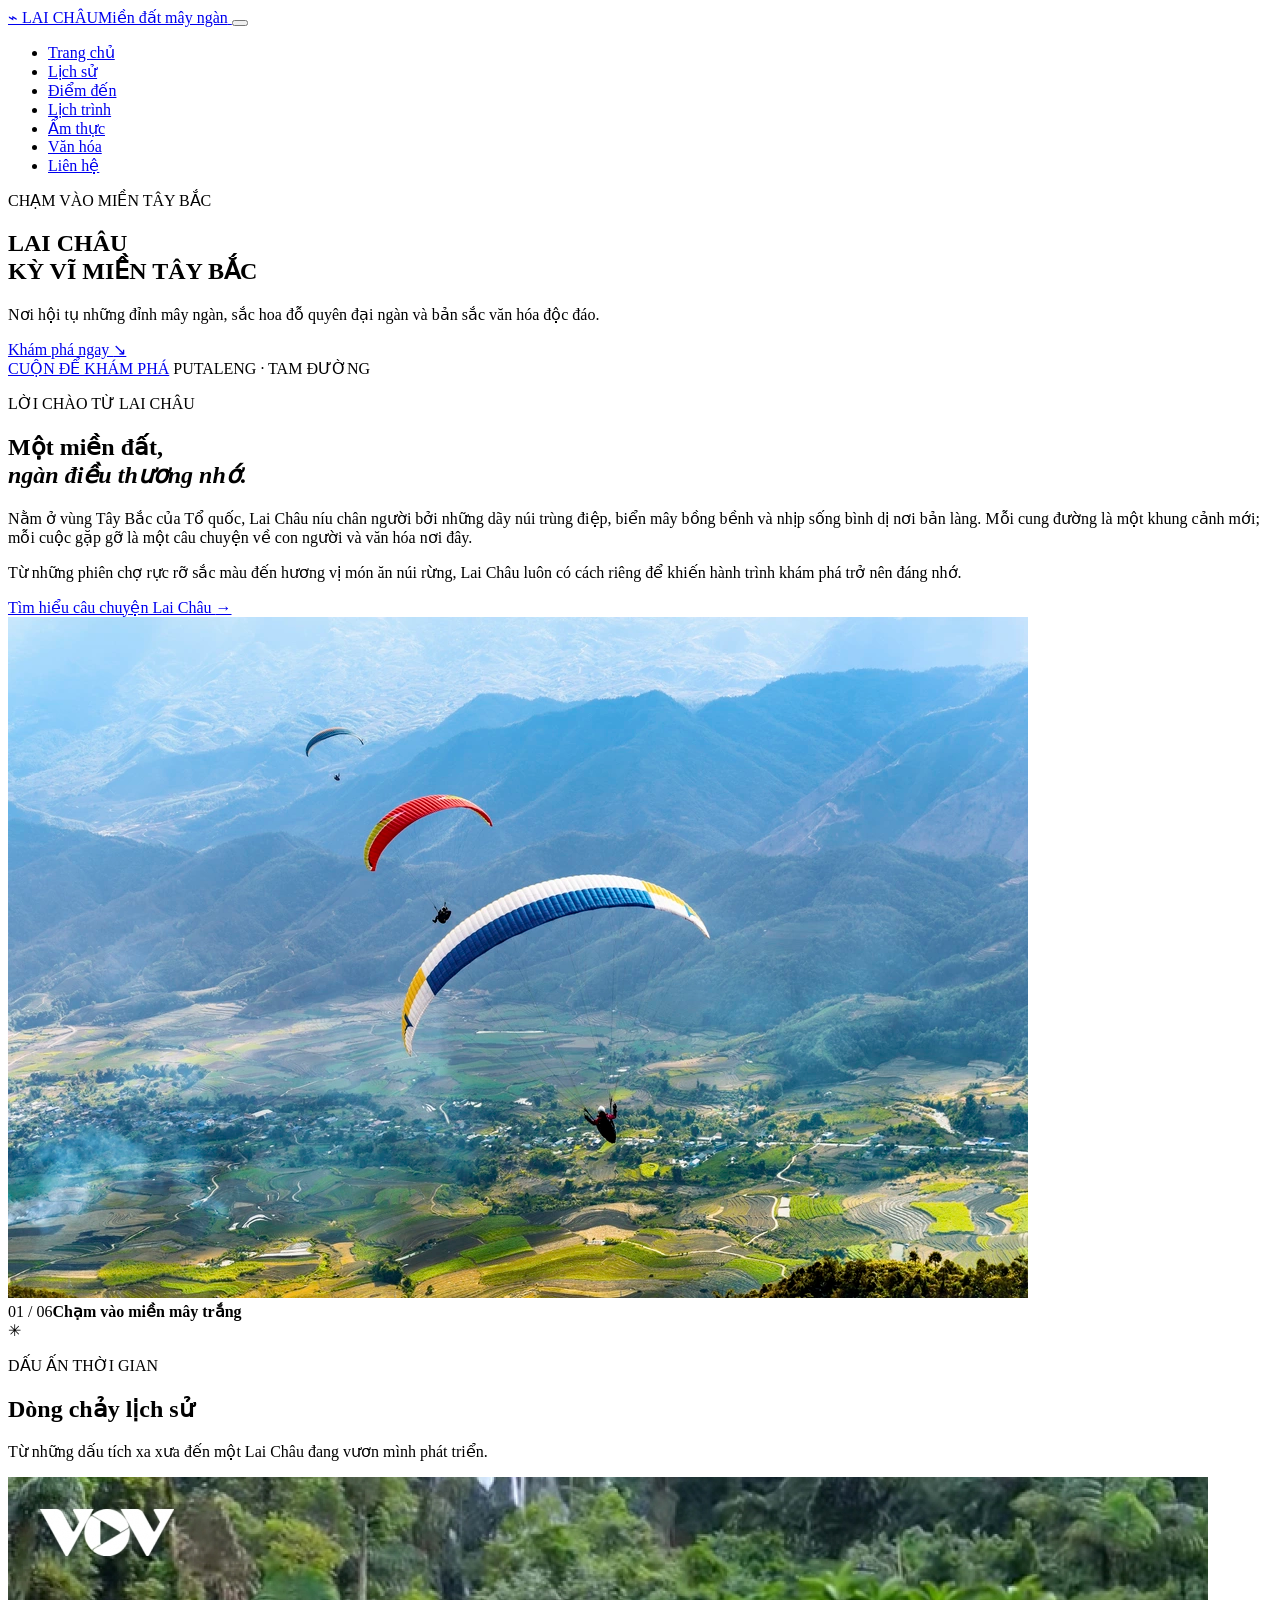
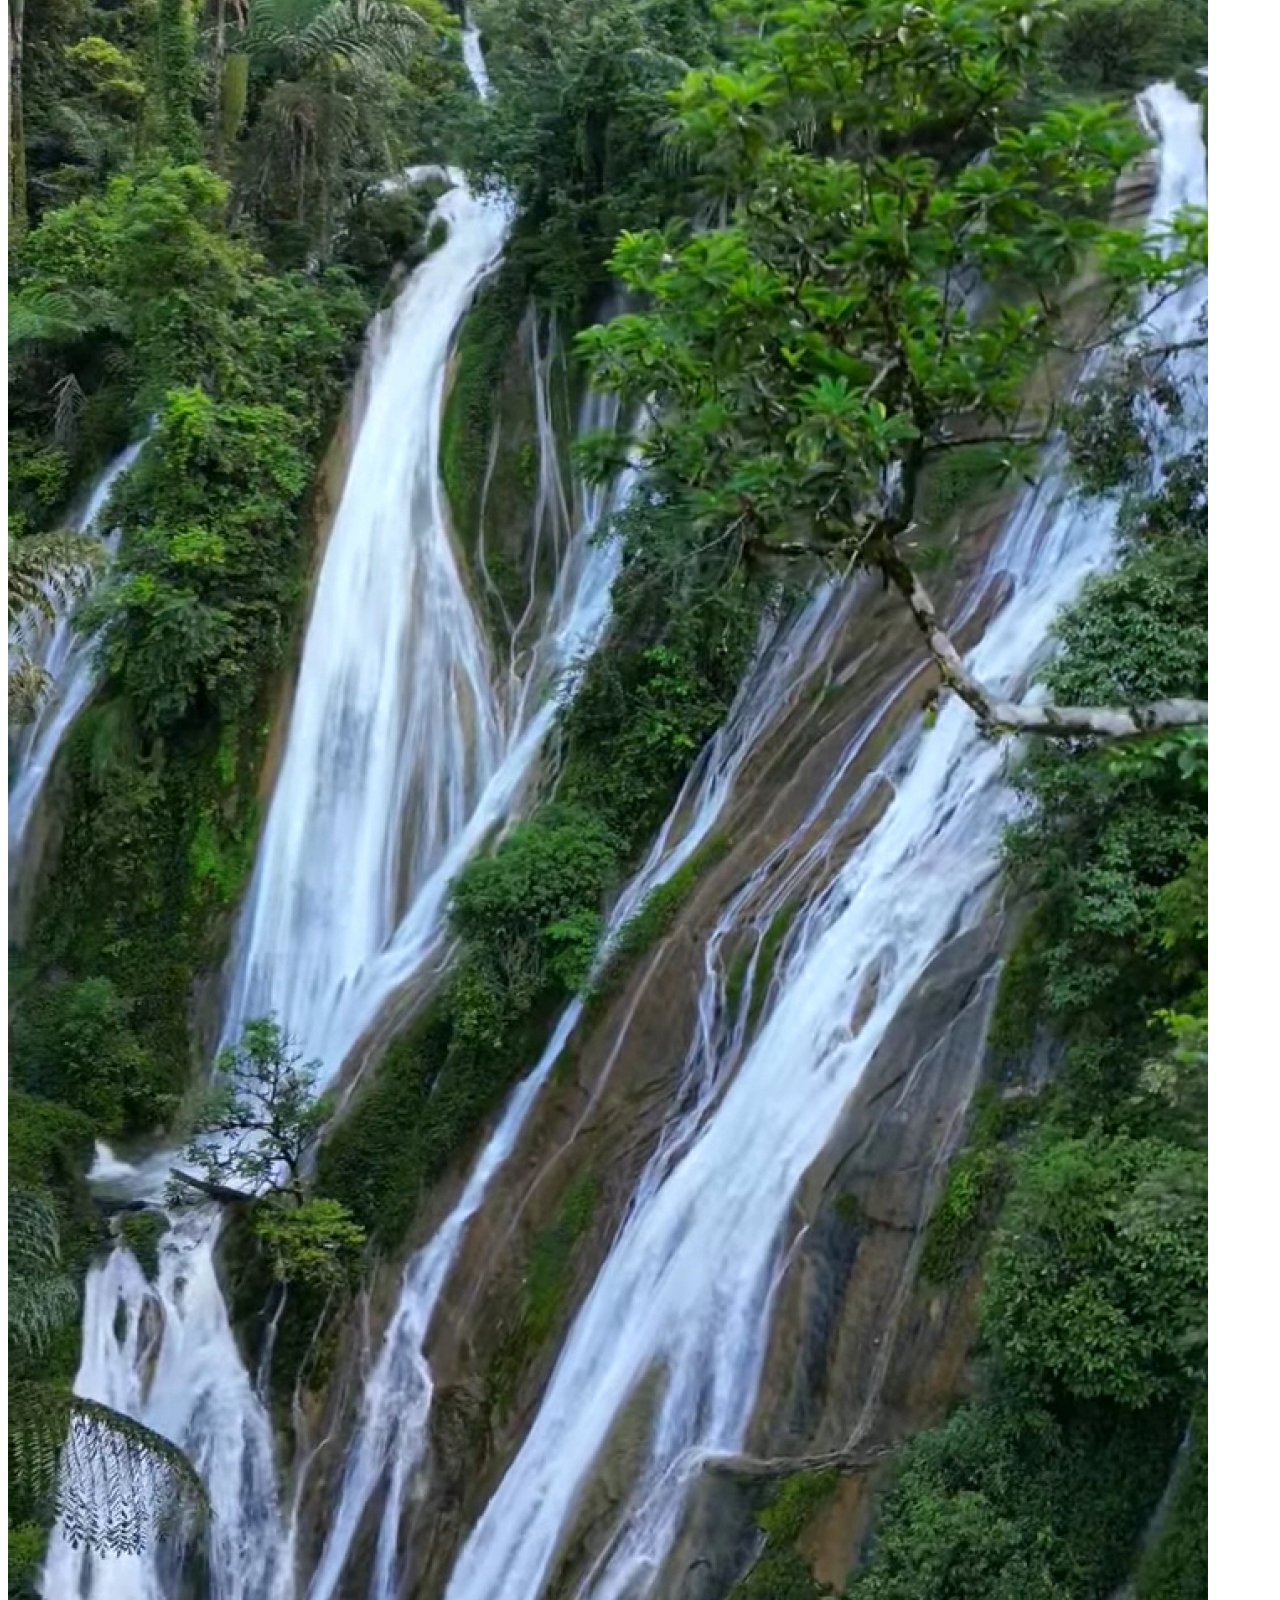
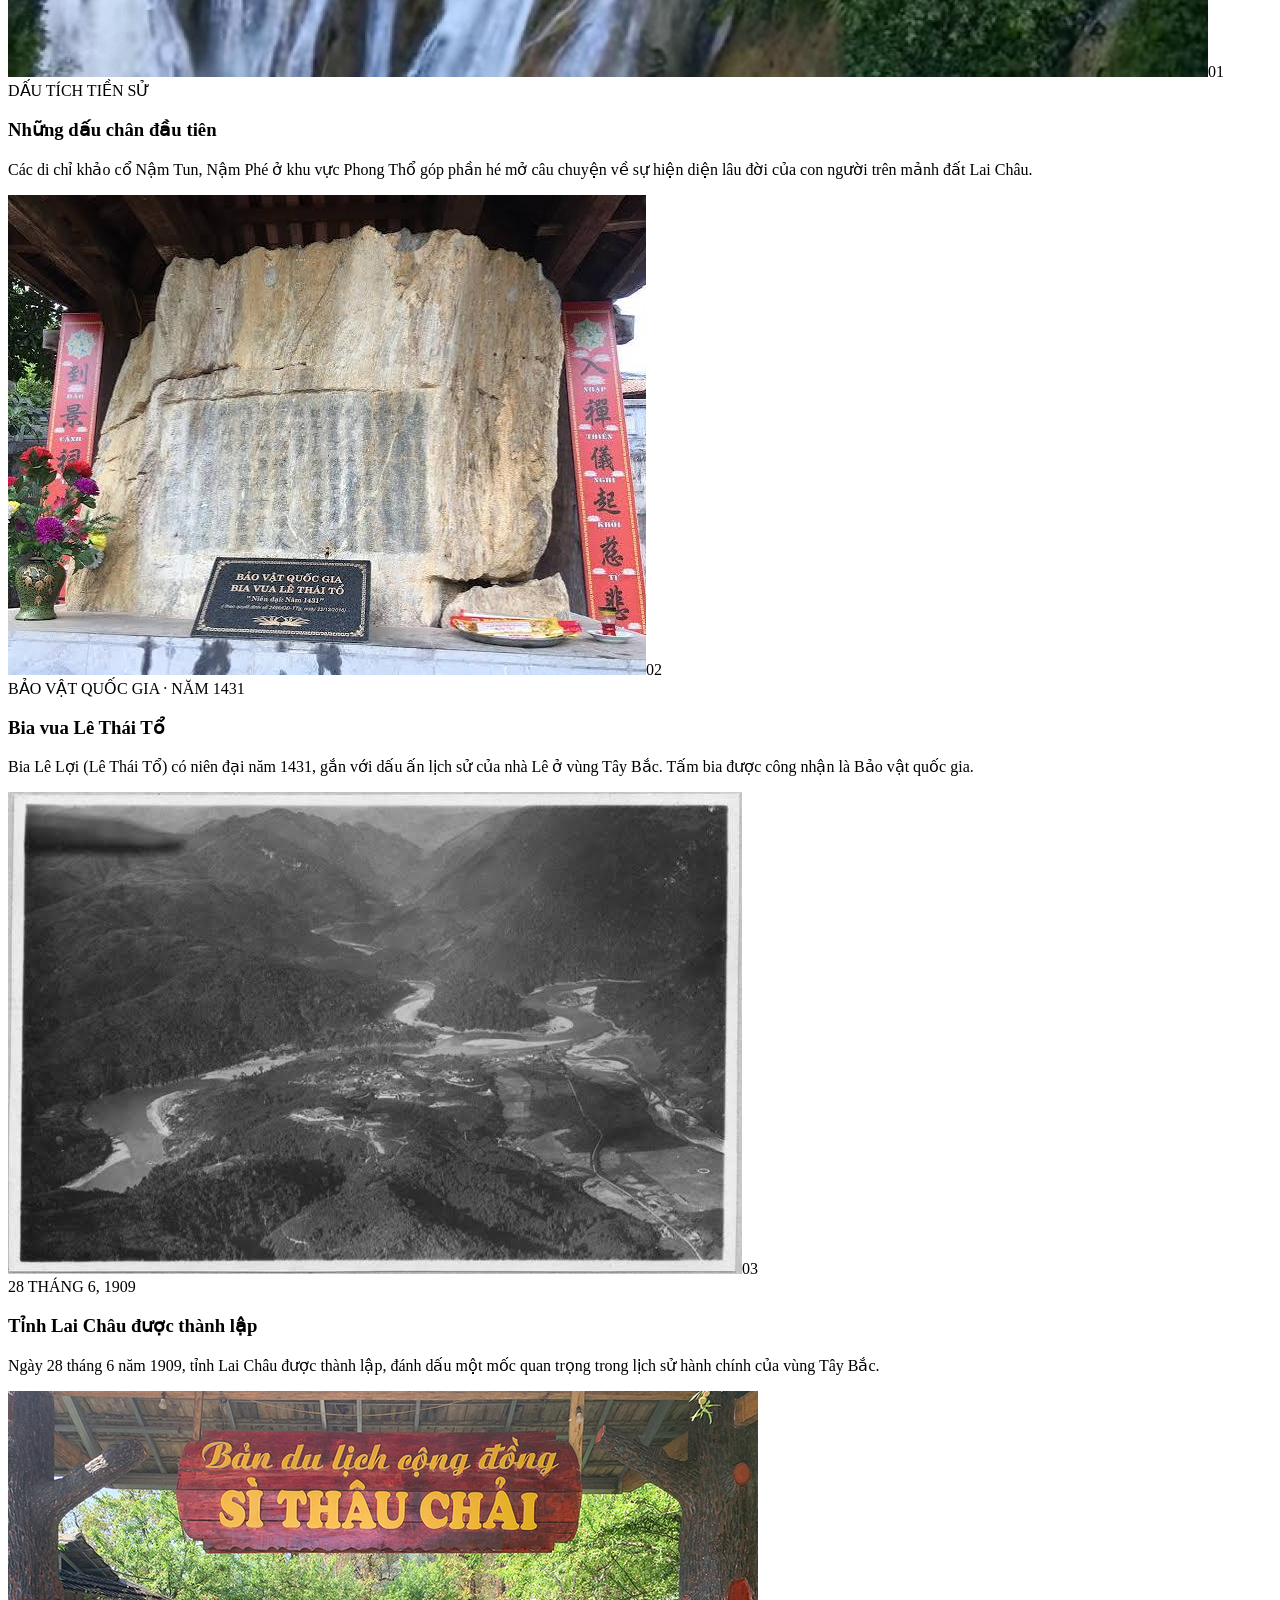
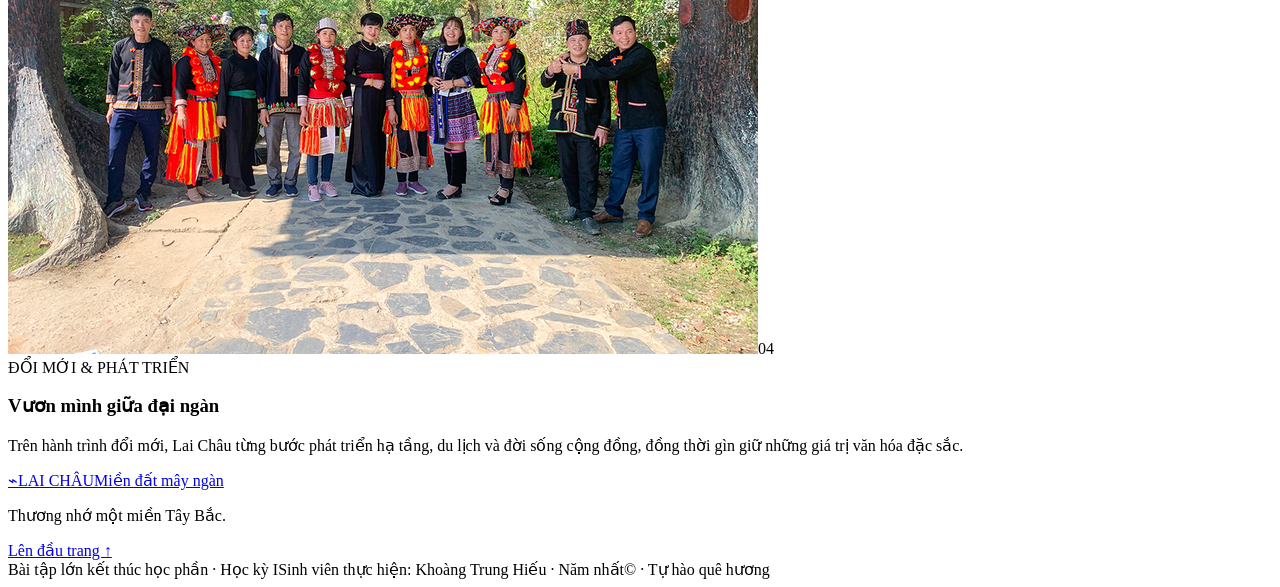
==== index.html @ 26db1fa5 "ngày 1 tạo trang index" ====
<!doctype html>
<html lang="vi">
  <head>
    <meta charset="UTF-8" />
    <meta name="viewport" content="width=device-width, initial-scale=1.0" />
    <meta
      name="description"
      content="Giới thiệu Lai Châu, miền đất Tây Bắc với núi non kỳ vĩ, lịch sử lâu đời và bản sắc văn hóa đa dạng."
    />
    <meta name="theme-color" content="#173b2b" />
    <title>Lai Châu — Kỳ vĩ miền Tây Bắc</title>
    <link rel="stylesheet" href="css/style.css" />
    <script src="script.js" defer></script>
  </head>
  <body>
    <header class="thanh-dieu-huong" id="dau-trang">
      <nav class="thanh-menu khung-noi-dung" aria-label="Điều hướng chính">
        <a
          class="thuong-hieu"
          href="index.html"
          aria-label="Lai Châu - trang chủ"
        >
          <span class="thuong-hieu-bieu-tuong" aria-hidden="true">⌁</span>
          <span
            >LAI CHÂU<span class="thuong-hieu-chu-nho"
              >Miền đất mây ngàn</span
            ></span
          >
        </a>
        <button
          class="nut-menu-di-dong"
          type="button"
          aria-label="Mở menu"
          aria-expanded="false"
          aria-controls="danh-sach-menu"
        >
          <span></span><span></span><span></span>
        </button>
        <ul class="danh-sach-menu" id="danh-sach-menu">
          <li><a href="index.html" aria-current="page">Trang chủ</a></li>
          <li><a href="index.html#lich-su">Lịch sử</a></li>
          <li><a href="places.html">Điểm đến</a></li>
          <li><a href="lich-trinh.html">Lịch trình</a></li>
          <li><a href="food.html">Ẩm thực</a></li>
          <li><a href="culture.html">Văn hóa</a></li>
          <li><a href="contact.html">Liên hệ</a></li>
        </ul>
      </nav>
    </header>

    <main>
      <section class="anh-bia" id="trang-chu" aria-labelledby="tieu-de-chinh">
        <div class="anh-bia-lop-phu"></div>
        <div class="anh-bia-noi-dung khung-noi-dung">
          <p class="nhan-tren">CHẠM VÀO MIỀN TÂY BẮC</p>
          <h1 id="tieu-de-chinh">
            LAI CHÂU<br /><span>KỲ VĨ MIỀN TÂY BẮC</span>
          </h1>
          <p class="mo-ta-anh-bia">
            Nơi hội tụ những đỉnh mây ngàn, sắc hoa đỗ quyên đại ngàn và bản sắc
            văn hóa độc đáo.
          </p>
          <a class="nut-chinh" href="#gioi-thieu"
            >Khám phá ngay <span aria-hidden="true">↘</span></a
          >
        </div>
        <a
          class="cuon-xuong"
          href="#gioi-thieu"
          aria-label="Cuộn xuống phần giới thiệu"
          ><span></span> CUỘN ĐỂ KHÁM PHÁ</a
        >
        <span class="anh-bia-chu-thich">PUTALENG · TAM ĐƯỜNG</span>
      </section>

      <section
        class="phan-gioi-thieu khoang-cach"
        id="gioi-thieu"
        aria-labelledby="tieu-de-gioi-thieu"
      >
        <div class="khung-noi-dung gioi-thieu-luoi">
          <div class="gioi-thieu-noi-dung">
            <p class="nhan-phan">LỜI CHÀO TỪ LAI CHÂU</p>
            <h2 id="tieu-de-gioi-thieu">
              Một miền đất,<br /><em>ngàn điều thương nhớ.</em>
            </h2>
            <p>
              Nằm ở vùng Tây Bắc của Tổ quốc, Lai Châu níu chân người bởi những
              dãy núi trùng điệp, biển mây bồng bềnh và nhịp sống bình dị nơi
              bản làng. Mỗi cung đường là một khung cảnh mới; mỗi cuộc gặp gỡ là
              một câu chuyện về con người và văn hóa nơi đây.
            </p>
            <p>
              Từ những phiên chợ rực rỡ sắc màu đến hương vị món ăn núi rừng,
              Lai Châu luôn có cách riêng để khiến hành trình khám phá trở nên
              đáng nhớ.
            </p>
            <a class="lien-ket-chu" href="#lich-su"
              >Tìm hiểu câu chuyện Lai Châu <span aria-hidden="true">→</span></a
            >
          </div>
          <div class="gioi-thieu-anh">
            <img
              src="assets/sithauchai/sithauchai3.webp"
              alt="Dù lượn trên thung lũng vùng cao Tây Bắc"
              loading="lazy"
            />
            <div class="ghi-chu-anh">
              <span>01 / 06</span><strong>Chạm vào miền mây trắng</strong>
            </div>
            <span class="dau-trang-tri" aria-hidden="true">✳</span>
          </div>
        </div>
      </section>

      <section
        class="phan-lich-su khoang-cach nen-sang"
        id="lich-su"
        aria-labelledby="tieu-de-lich-su"
      >
        <div class="khung-noi-dung">
          <div class="tieu-de-phan tieu-de-giua">
            <p class="nhan-phan">DẤU ẤN THỜI GIAN</p>
            <h2 id="tieu-de-lich-su">Dòng chảy lịch sử</h2>
            <p>
              Từ những dấu tích xa xưa đến một Lai Châu đang vươn mình phát
              triển.
            </p>
          </div>
          <div class="dong-thoi-gian">
            <article class="moc-thoi-gian">
              <div class="moc-anh">
                <img
                  src="assets/caonguyensinho/caonguyensinho1.webp"
                  alt="Thác nước giữa núi rừng vùng cao"
                  loading="lazy"
                /><span class="moc-so">01</span>
              </div>
              <div class="moc-noi-dung">
                <span class="moc-nhan">DẤU TÍCH TIỀN SỬ</span>
                <h3>Những dấu chân đầu tiên</h3>
                <p>
                  Các di chỉ khảo cổ Nậm Tun, Nậm Phé ở khu vực Phong Thổ góp
                  phần hé mở câu chuyện về sự hiện diện lâu đời của con người
                  trên mảnh đất Lai Châu.
                </p>
              </div>
            </article>
            <article class="moc-thoi-gian moc-le">
              <div class="moc-anh">
                <img
                  src="assets/bialeloi.jpg"
                  alt="Bia vua Lê Thái Tổ, niên đại năm 1431"
                  loading="lazy"
                /><span class="moc-so">02</span>
              </div>
              <div class="moc-noi-dung">
                <span class="moc-nhan">BẢO VẬT QUỐC GIA · NĂM 1431</span>
                <h3>Bia vua Lê Thái Tổ</h3>
                <p>
                  Bia Lê Lợi (Lê Thái Tổ) có niên đại năm 1431, gắn với dấu ấn
                  lịch sử của nhà Lê ở vùng Tây Bắc. Tấm bia được công nhận là
                  Bảo vật quốc gia.
                </p>
              </div>
            </article>
            <article class="moc-thoi-gian">
              <div class="moc-anh">
                <img
                  src="assets/lichsulaichau/namthanhlap.jpg"
                  alt="Ảnh tư liệu lịch sử về Lai Châu"
                  loading="lazy"
                /><span class="moc-so">03</span>
              </div>
              <div class="moc-noi-dung">
                <span class="moc-nhan">28 THÁNG 6, 1909</span>
                <h3>Tỉnh Lai Châu được thành lập</h3>
                <p>
                  Ngày 28 tháng 6 năm 1909, tỉnh Lai Châu được thành lập, đánh
                  dấu một mốc quan trọng trong lịch sử hành chính của vùng Tây
                  Bắc.
                </p>
              </div>
            </article>
            <article class="moc-thoi-gian moc-le">
              <div class="moc-anh">
                <img
                  src="assets/sithauchai/sithauchai1.jpg"
                  alt="Cộng đồng trong trang phục truyền thống ở Sì Thâu Chải"
                  loading="lazy"
                /><span class="moc-so">04</span>
              </div>
              <div class="moc-noi-dung">
                <span class="moc-nhan">ĐỔI MỚI & PHÁT TRIỂN</span>
                <h3>Vươn mình giữa đại ngàn</h3>
                <p>
                  Trên hành trình đổi mới, Lai Châu từng bước phát triển hạ
                  tầng, du lịch và đời sống cộng đồng, đồng thời gìn giữ những
                  giá trị văn hóa đặc sắc.
                </p>
              </div>
            </article>
          </div>
        </div>
      </section>
    </main>

    <footer class="chan-trang">
      <div class="khung-noi-dung chan-trang-tren">
        <a class="thuong-hieu thuong-hieu-chan" href="index.html"
          ><span class="thuong-hieu-bieu-tuong" aria-hidden="true">⌁</span
          ><span
            >LAI CHÂU<span class="thuong-hieu-chu-nho"
              >Miền đất mây ngàn</span
            ></span
          ></a
        >
        <p>Thương nhớ một miền Tây Bắc.</p>
        <a class="lien-ket-len-dau" href="#dau-trang">Lên đầu trang ↑</a>
      </div>
      <div class="chan-trang-duoi">
        <div class="khung-noi-dung chan-trang-duoi-noi-dung">
          <span>Bài tập lớn kết thúc học phần · Học kỳ I</span
          ><span>Sinh viên thực hiện: Khoàng Trung Hiếu · Năm nhất</span
          ><span>© <span id="nam-hien-tai"></span> · Tự hào quê hương</span>
        </div>
      </div>
    </footer>
  </body>
</html>
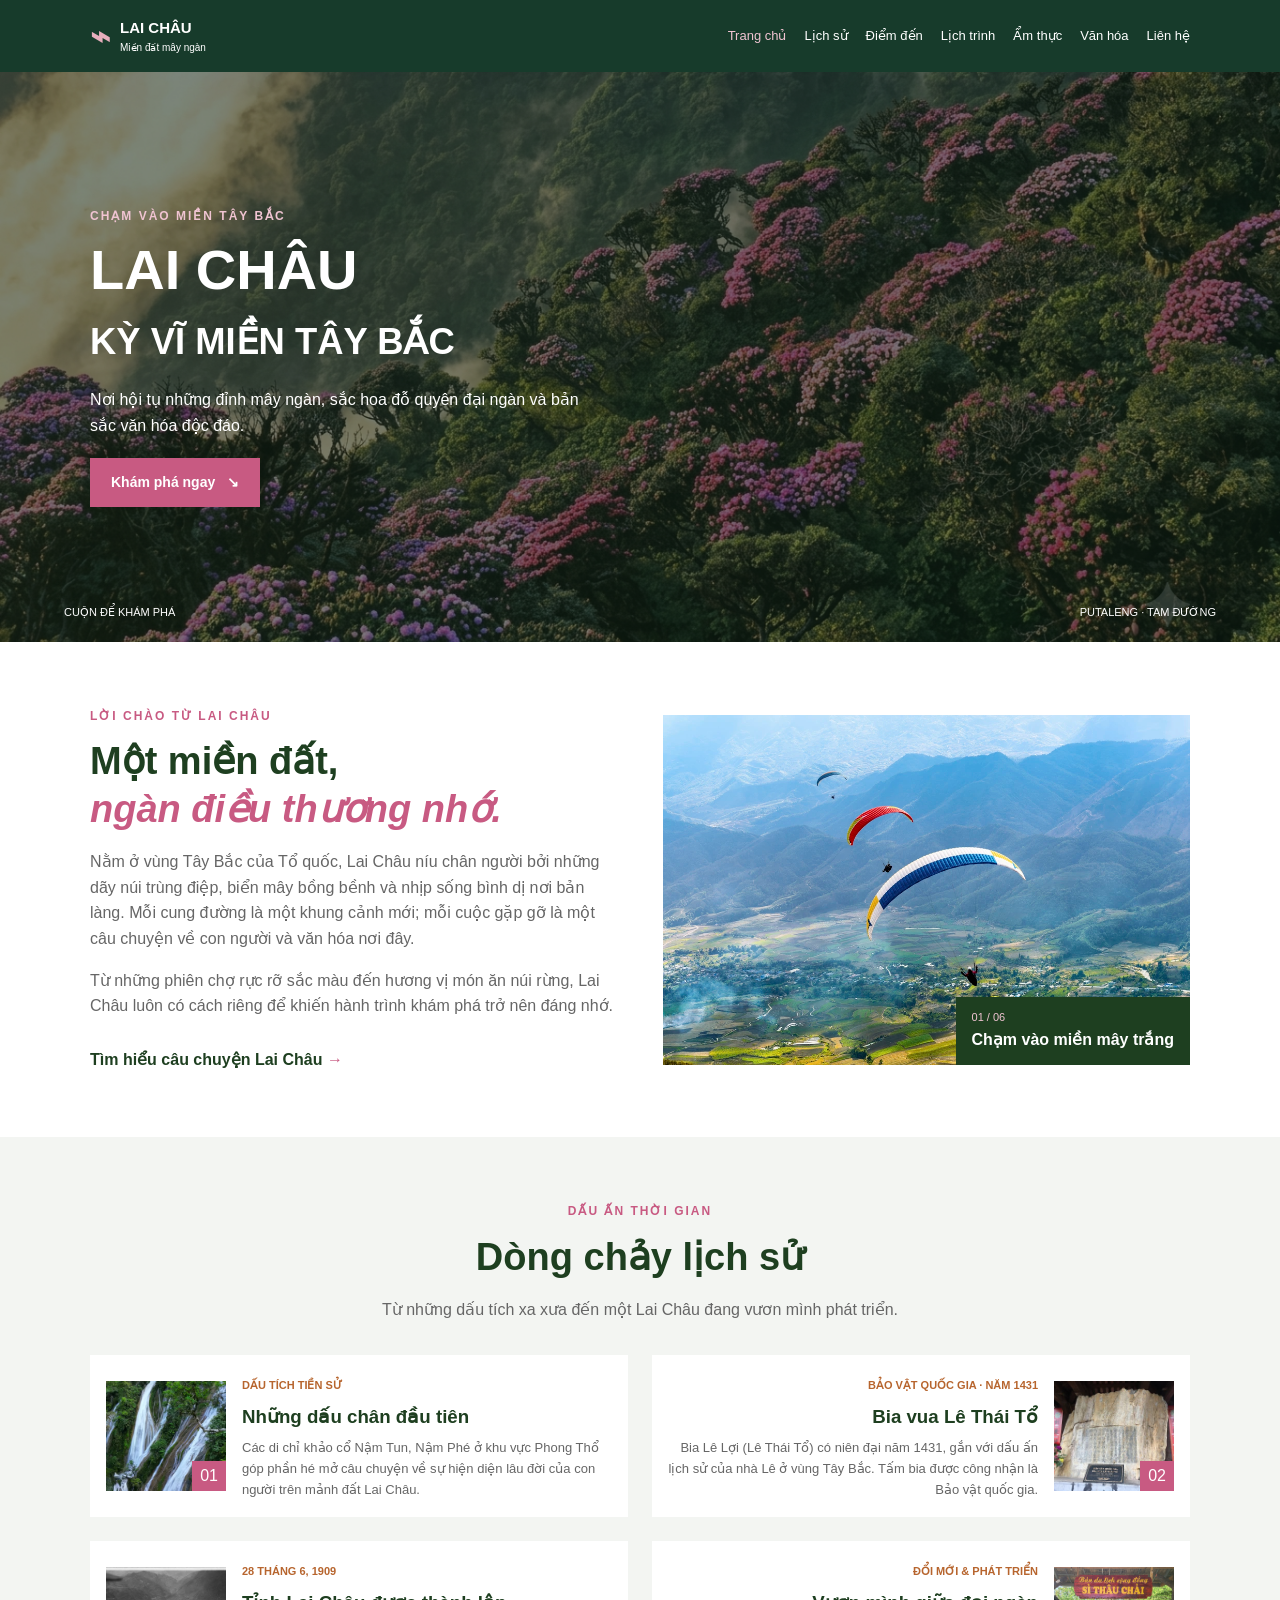
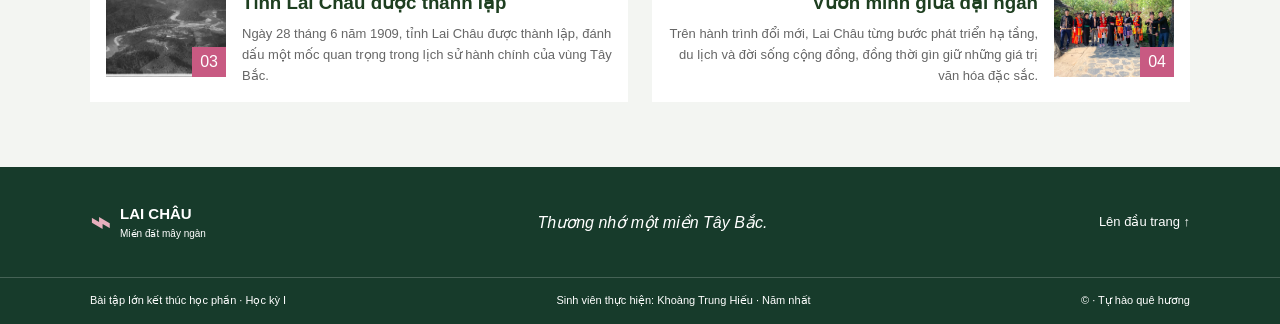
==== commit 1adc4ab5: "thêm css thêm các mục ở thanh công cụ" ====
--- a/index.html
+++ b/index.html
@@ -40,7 +40,7 @@
           <li><a href="index.html" aria-current="page">Trang chủ</a></li>
           <li><a href="index.html#lich-su">Lịch sử</a></li>
           <li><a href="places.html">Điểm đến</a></li>
-          <li><a href="lich-trinh.html">Lịch trình</a></li>
+          <li><a href="itinerary.html">Lịch trình</a></li>
           <li><a href="food.html">Ẩm thực</a></li>
           <li><a href="culture.html">Văn hóa</a></li>
           <li><a href="contact.html">Liên hệ</a></li>
--- a/css/style.css
+++ b/css/style.css
@@ -0,0 +1,873 @@
+/* Cài đặt chung cho tất cả các trang */
+* {
+    box-sizing: border-box;
+}
+
+html {
+    scroll-behavior: smooth;
+}
+
+body {
+    margin: 0;
+    color: #333;
+    background-color: #fff;
+    font-family: "Segoe UI", Tahoma, Arial, sans-serif;
+    line-height: 1.6;
+}
+
+img {
+    display: block;
+    max-width: 100%;
+}
+
+a {
+    color: inherit;
+    text-decoration: none;
+}
+
+button,
+input,
+textarea {
+    font: inherit;
+}
+
+.khung-noi-dung {
+    width: 90%;
+    max-width: 1100px;
+    margin: 0 auto;
+}
+
+.khoang-cach {
+    padding: 65px 0;
+}
+
+.nen-sang {
+    background-color: #f3f5f2;
+}
+
+/* Đầu trang và menu điều hướng */
+.thanh-dieu-huong {
+    position: sticky;
+    top: 0;
+    z-index: 10;
+    color: #fff;
+    background-color: #173b2b;
+}
+
+.thanh-menu {
+    display: flex;
+    min-height: 72px;
+    align-items: center;
+    justify-content: space-between;
+    gap: 20px;
+}
+
+.thuong-hieu {
+    display: flex;
+    align-items: center;
+    gap: 10px;
+    font-size: 15px;
+    font-weight: bold;
+}
+
+.thuong-hieu-bieu-tuong {
+    color: #e7afbd;
+    font-size: 34px;
+}
+
+.thuong-hieu-chu-nho {
+    display: block;
+    font-size: 10px;
+    font-weight: normal;
+}
+
+.danh-sach-menu {
+    display: flex;
+    flex-wrap: wrap;
+    gap: 8px 18px;
+    margin: 0;
+    padding: 0;
+    list-style: none;
+}
+
+.danh-sach-menu a {
+    display: block;
+    padding: 8px 0;
+    font-size: 13px;
+}
+
+.danh-sach-menu a:hover,
+.danh-sach-menu a[aria-current="page"] {
+    color: #f0c4d2;
+}
+
+/* Ẩn nút menu vì các liên kết luôn hiển thị */
+.nut-menu-di-dong {
+    display: none;
+}
+
+/* Ảnh bìa và nút liên kết */
+.anh-bia {
+    position: relative;
+    display: flex;
+    min-height: 570px;
+    align-items: center;
+    overflow: hidden;
+    color: #fff;
+    background-color: #344a37;
+    background-image: url("../assets/hinhnen1.png");
+    background-position: center;
+    background-size: cover;
+}
+
+.anh-bia-lop-phu {
+    position: absolute;
+    top: 0;
+    right: 0;
+    bottom: 0;
+    left: 0;
+    background-color: rgba(15, 35, 25, 0.55);
+}
+
+.anh-bia-noi-dung {
+    position: relative;
+    z-index: 1;
+    padding: 50px 0;
+}
+
+.nhan-tren,
+.nhan-phan {
+    margin: 0 0 12px;
+    color: #c85a82;
+    font-size: 12px;
+    font-weight: bold;
+    letter-spacing: 2px;
+}
+
+.anh-bia .nhan-tren {
+    color: #f0c4d2;
+}
+
+.anh-bia h1 {
+    max-width: 750px;
+    margin: 0;
+    font-size: 56px;
+    line-height: 1.15;
+}
+
+.anh-bia h1 span {
+    font-size: 0.65em;
+}
+
+.mo-ta-anh-bia {
+    max-width: 500px;
+    margin: 20px 0;
+}
+
+.nut-chinh {
+    display: inline-block;
+    border: 1px solid #c85a82;
+    padding: 12px 20px;
+    color: #fff;
+    background-color: #c85a82;
+    font-size: 14px;
+    font-weight: bold;
+}
+
+.nut-chinh:hover {
+    background-color: #a9466b;
+}
+
+.nut-chinh span {
+    margin-left: 8px;
+}
+
+.cuon-xuong,
+.anh-bia-chu-thich {
+    position: absolute;
+    z-index: 1;
+    bottom: 20px;
+    font-size: 11px;
+}
+
+.cuon-xuong {
+    left: 5%;
+}
+
+.anh-bia-chu-thich {
+    right: 5%;
+}
+
+/* Tiêu đề các phần nội dung */
+.tieu-de-phan {
+    max-width: 700px;
+    margin-bottom: 32px;
+}
+
+.tieu-de-phan h2,
+.gioi-thieu-noi-dung h2 {
+    margin: 0;
+    color: #1e3f20;
+    font-size: 38px;
+    line-height: 1.25;
+}
+
+.tieu-de-phan > p:last-child {
+    color: #666;
+}
+
+.tieu-de-giua {
+    margin-right: auto;
+    margin-left: auto;
+    text-align: center;
+}
+
+/* Phần giới thiệu trang chủ */
+.gioi-thieu-luoi {
+    display: grid;
+    grid-template-columns: 1fr 1fr;
+    align-items: center;
+    gap: 45px;
+}
+
+.gioi-thieu-noi-dung h2 em {
+    color: #c85a82;
+}
+
+.gioi-thieu-noi-dung > p:not(.nhan-phan) {
+    color: #666;
+}
+
+.lien-ket-chu {
+    display: inline-block;
+    margin-top: 12px;
+    color: #1e3f20;
+    font-weight: bold;
+}
+
+.lien-ket-chu span {
+    color: #c85a82;
+}
+
+.gioi-thieu-anh {
+    position: relative;
+}
+
+.gioi-thieu-anh img {
+    width: 100%;
+    height: 350px;
+    object-fit: cover;
+}
+
+.ghi-chu-anh {
+    position: absolute;
+    right: 0;
+    bottom: 0;
+    padding: 12px 16px;
+    color: #fff;
+    background-color: #1e3f20;
+}
+
+.ghi-chu-anh span {
+    display: block;
+    color: #f0c4d2;
+    font-size: 11px;
+}
+
+.dau-trang-tri {
+    display: none;
+}
+
+/* Các mốc lịch sử */
+.dong-thoi-gian {
+    display: grid;
+    grid-template-columns: 1fr 1fr;
+    gap: 24px;
+}
+
+.moc-thoi-gian {
+    display: flex;
+    align-items: center;
+    gap: 16px;
+    padding: 16px;
+    background-color: #fff;
+}
+
+.moc-thoi-gian.moc-le {
+    flex-direction: row-reverse;
+    text-align: right;
+}
+
+.moc-anh {
+    position: relative;
+    flex: 0 0 120px;
+}
+
+.moc-anh img {
+    width: 120px;
+    height: 110px;
+    object-fit: cover;
+}
+
+.moc-so {
+    position: absolute;
+    right: 0;
+    bottom: 0;
+    padding: 2px 8px;
+    color: #fff;
+    background-color: #c85a82;
+}
+
+.moc-nhan {
+    color: #b7652e;
+    font-size: 11px;
+    font-weight: bold;
+}
+
+.moc-noi-dung h3,
+.the-van-hoa h3 {
+    margin: 6px 0;
+    color: #1e3f20;
+}
+
+.moc-noi-dung p,
+.the-van-hoa p {
+    margin: 0;
+    color: #666;
+    font-size: 13px;
+}
+
+/* Các thẻ địa điểm tham quan */
+.luoi-diem-den {
+    display: grid;
+    grid-template-columns: repeat(3, 1fr);
+    grid-auto-rows: 230px;
+    gap: 16px;
+}
+
+.the-diem-den {
+    position: relative;
+    min-height: 230px;
+    overflow: hidden;
+    color: #fff;
+    background-color: #566a52;
+}
+
+.the-diem-den-lon {
+    grid-row: span 2;
+}
+
+.the-diem-den img {
+    width: 100%;
+    height: 100%;
+    object-fit: cover;
+}
+
+.the-lop-chu {
+    position: absolute;
+    right: 0;
+    bottom: 0;
+    left: 0;
+    padding: 16px;
+    background-color: rgba(15, 35, 25, 0.78);
+}
+
+.the-lop-chu > span {
+    color: #f0c4d2;
+    font-size: 11px;
+    font-weight: bold;
+}
+
+.the-lop-chu h3 {
+    margin: 4px 0;
+    font-size: 22px;
+}
+
+.the-lop-chu p {
+    margin: 0;
+    font-size: 13px;
+}
+
+.the-so {
+    position: absolute;
+    top: 10px;
+    right: 12px;
+    padding: 2px 7px;
+    background-color: rgba(0, 0, 0, 0.5);
+}
+
+/* Các món ăn đặc sản */
+.mon-an-danh-sach {
+    display: grid;
+    gap: 32px;
+}
+
+.mon-an {
+    display: grid;
+    grid-template-columns: 1fr 1fr;
+    align-items: center;
+    gap: 35px;
+}
+
+.mon-an-dao .mon-an-minh-hoa {
+    order: 2;
+}
+
+.mon-an-dao .mon-an-thong-tin {
+    order: 1;
+}
+
+.mon-an-minh-hoa {
+    height: 250px;
+    overflow: hidden;
+    background-color: #e9eee7;
+}
+
+.mon-an-minh-hoa img {
+    width: 100%;
+    height: 100%;
+    object-fit: cover;
+}
+
+.mon-an-thong-tin h3 {
+    margin: 0;
+    color: #1e3f20;
+    font-size: 30px;
+}
+
+.mon-an-thong-tin > p:not(.nhan-phan) {
+    color: #666;
+}
+
+.mon-an-tu-khoa {
+    color: #c85a82;
+    font-size: 13px;
+}
+
+/* Phần văn hóa */
+.van-hoa-bo-cuc {
+    display: grid;
+    grid-template-columns: 1fr 1fr;
+    gap: 32px;
+}
+
+.van-hoa-anh {
+    position: relative;
+    min-height: 450px;
+}
+
+.van-hoa-anh img {
+    width: 100%;
+    height: 100%;
+    min-height: 450px;
+    object-fit: cover;
+}
+
+.van-hoa-anh-chu {
+    position: absolute;
+    right: 0;
+    bottom: 0;
+    left: 0;
+    padding: 12px;
+    color: #fff;
+    background-color: rgba(15, 35, 25, 0.7);
+    font-size: 12px;
+}
+
+.van-hoa-danh-sach {
+    display: flex;
+    flex-direction: column;
+    justify-content: center;
+}
+
+.the-van-hoa {
+    display: flex;
+    gap: 16px;
+    border-bottom: 1px solid #ddd;
+    padding: 14px 0;
+}
+
+.the-van-hoa:last-child {
+    border-bottom: 0;
+}
+
+.van-hoa-bieu-tuong {
+    display: flex;
+    width: 42px;
+    height: 42px;
+    flex: 0 0 42px;
+    align-items: center;
+    justify-content: center;
+    border: 1px solid #e2cbd2;
+    border-radius: 50%;
+    color: #c85a82;
+}
+
+/* Liên hệ và biểu mẫu */
+.lien-he-luoi {
+    display: grid;
+    grid-template-columns: 1fr 1fr;
+    gap: 32px;
+}
+
+.ban-do,
+.ban-do iframe {
+    width: 100%;
+    min-height: 380px;
+}
+
+.ban-do iframe {
+    border: 0;
+}
+
+.form-gop-y {
+    display: flex;
+    flex-direction: column;
+}
+
+.form-gop-y label {
+    margin-bottom: 5px;
+    color: #1e3f20;
+    font-weight: bold;
+}
+
+.form-gop-y input,
+.form-gop-y textarea {
+    margin-bottom: 14px;
+    border: 1px solid #ccc;
+    padding: 10px;
+}
+
+.form-gop-y textarea {
+    min-height: 110px;
+    resize: vertical;
+}
+
+.nut-gui {
+    align-self: flex-start;
+    cursor: pointer;
+}
+
+.thong-bao-form {
+    min-height: 22px;
+    color: #1e3f20;
+}
+
+.ghi-chu-bieu-mau {
+    color: #666;
+    font-size: 13px;
+}
+
+/* Lời mời và chân trang */
+.loi-moi-kham-pha {
+    padding: 55px 0;
+    color: #fff;
+    background-color: #1e3f20;
+    background-image: url("../assets/hinhnen1.png");
+    background-position: center;
+    background-size: cover;
+}
+
+.loi-moi-noi-dung {
+    padding: 24px;
+    background-color: rgba(23, 59, 43, 0.8);
+}
+
+.loi-moi-noi-dung .nhan-tren {
+    color: #f0c4d2;
+}
+
+.loi-moi-noi-dung h2 {
+    margin: 0 0 20px;
+    font-size: 34px;
+}
+
+.nut-chinh-sang {
+    border-color: #fff;
+    color: #1e3f20;
+    background-color: #fff;
+}
+
+.nut-chinh-sang:hover {
+    background-color: #f0c4d2;
+}
+
+.chan-trang {
+    color: #fff;
+    background-color: #173b2b;
+}
+
+.chan-trang-tren {
+    display: flex;
+    min-height: 110px;
+    align-items: center;
+    justify-content: space-between;
+    gap: 20px;
+}
+
+.chan-trang-tren > p {
+    font-style: italic;
+}
+
+.lien-ket-len-dau {
+    font-size: 13px;
+}
+
+.chan-trang-duoi {
+    border-top: 1px solid rgba(255, 255, 255, 0.2);
+}
+
+.chan-trang-duoi-noi-dung {
+    display: flex;
+    justify-content: space-between;
+    gap: 12px;
+    padding: 14px 0;
+    font-size: 11px;
+}
+
+/* Lịch trình và các thẻ khám phá */
+.lich-trinh-luoi {
+    display: grid;
+    grid-template-columns: 1fr 1fr;
+    gap: 20px;
+}
+
+.ngay-hanh-trinh {
+    border: 1px solid #ddd;
+    background-color: #fff;
+}
+
+.ngay-hanh-trinh-dau {
+    padding: 18px;
+    color: #fff;
+    background-color: #1e3f20;
+}
+
+.ngay-hanh-trinh-dau > span {
+    color: #f0c4d2;
+    font-size: 11px;
+}
+
+.ngay-hanh-trinh-dau h3 {
+    margin: 4px 0 0;
+}
+
+.cac-hoat-dong {
+    margin: 0;
+    padding: 10px 20px;
+    list-style: none;
+}
+
+.cac-hoat-dong li {
+    display: grid;
+    grid-template-columns: 80px 1fr;
+    gap: 12px;
+    border-bottom: 1px solid #eee;
+    padding: 12px 0;
+}
+
+.cac-hoat-dong li:last-child {
+    border-bottom: 0;
+}
+
+.cac-hoat-dong time {
+    color: #b7652e;
+    font-size: 12px;
+    font-weight: bold;
+}
+
+.cac-hoat-dong h4 {
+    margin: 0;
+    color: #1e3f20;
+}
+
+.cac-hoat-dong p,
+.luu-y-hanh-trinh {
+    color: #666;
+    font-size: 13px;
+}
+
+.kham-pha-luoi {
+    display: grid;
+    grid-template-columns: repeat(3, 1fr);
+    gap: 16px;
+}
+
+.the-kham-pha {
+    min-height: 210px;
+    padding: 20px;
+    border: 1px solid #ddd;
+    background-color: #fff;
+}
+
+.kham-pha-bieu-tuong {
+    color: #c85a82;
+    font-size: 24px;
+}
+
+.the-kham-pha h3 {
+    color: #1e3f20;
+}
+
+.the-kham-pha p {
+    color: #666;
+    font-size: 13px;
+}
+
+/* Ảnh bìa riêng cho từng trang */
+.anh-bia-trang {
+    min-height: 480px;
+}
+
+.anh-bia-trang.anh-bia-diem-den {
+    background-image: url("../assets/oquyho/oquyho2.webp");
+}
+
+.anh-bia-trang.anh-bia-am-thuc {
+    background-image: url("../assets/sithauchai/sithauchai1.jpg");
+}
+
+.anh-bia-trang.anh-bia-van-hoa {
+    background-image: url("../assets/sithauchai/sithauchai1.jpg");
+}
+
+.anh-bia-trang.anh-bia-lien-he {
+    background-image: url("../assets/caukinhrongmay/caukinhrongmay1.jpg");
+}
+
+.anh-bia-trang.anh-bia-lich-trinh {
+    background-image: url("../assets/sithauchai/sithauchai3.webp");
+}
+
+:focus-visible {
+    outline: 2px solid #c85a82;
+    outline-offset: 3px;
+}
+
+/* Sắp xếp lại nội dung trên màn hình nhỏ */
+@media (max-width: 760px) {
+    .thanh-menu {
+        align-items: flex-start;
+        flex-direction: column;
+        justify-content: center;
+        padding: 12px 0;
+    }
+
+    .danh-sach-menu {
+        gap: 4px 14px;
+    }
+
+    .anh-bia {
+        min-height: 500px;
+    }
+
+    .anh-bia-trang {
+        min-height: 450px;
+    }
+
+    .anh-bia h1 {
+        font-size: 44px;
+    }
+
+    .gioi-thieu-luoi,
+    .van-hoa-bo-cuc,
+    .lien-he-luoi {
+        grid-template-columns: 1fr;
+    }
+
+    .dong-thoi-gian {
+        grid-template-columns: 1fr;
+    }
+
+    .luoi-diem-den {
+        grid-template-columns: 1fr 1fr;
+    }
+
+    .the-diem-den-lon {
+        grid-column: span 2;
+        grid-row: auto;
+    }
+
+    .mon-an {
+        grid-template-columns: 1fr;
+        gap: 16px;
+    }
+
+    .mon-an-dao .mon-an-minh-hoa,
+    .mon-an-dao .mon-an-thong-tin {
+        order: initial;
+    }
+
+    .lich-trinh-luoi,
+    .kham-pha-luoi {
+        grid-template-columns: 1fr;
+    }
+
+    .ban-do,
+    .ban-do iframe {
+        min-height: 300px;
+    }
+
+    .chan-trang-duoi-noi-dung {
+        flex-direction: column;
+    }
+}
+
+@media (max-width: 480px) {
+    .khung-noi-dung {
+        width: 92%;
+    }
+
+    .khoang-cach {
+        padding: 45px 0;
+    }
+
+    .anh-bia {
+        min-height: 460px;
+    }
+
+    .anh-bia h1 {
+        font-size: 36px;
+    }
+
+    .tieu-de-phan h2,
+    .gioi-thieu-noi-dung h2 {
+        font-size: 30px;
+    }
+
+    .gioi-thieu-anh img {
+        height: 270px;
+    }
+
+    .moc-thoi-gian,
+    .moc-thoi-gian.moc-le {
+        align-items: flex-start;
+        flex-direction: column;
+        text-align: left;
+    }
+
+    .luoi-diem-den {
+        grid-template-columns: 1fr;
+        grid-auto-rows: 220px;
+    }
+
+    .the-diem-den-lon {
+        grid-column: auto;
+    }
+
+    .van-hoa-anh,
+    .van-hoa-anh img {
+        min-height: 320px;
+    }
+
+    .chan-trang-tren {
+        align-items: flex-start;
+        flex-direction: column;
+        justify-content: center;
+        padding: 18px 0;
+    }
+
+    .loi-moi-noi-dung h2 {
+        font-size: 28px;
+    }
+}
